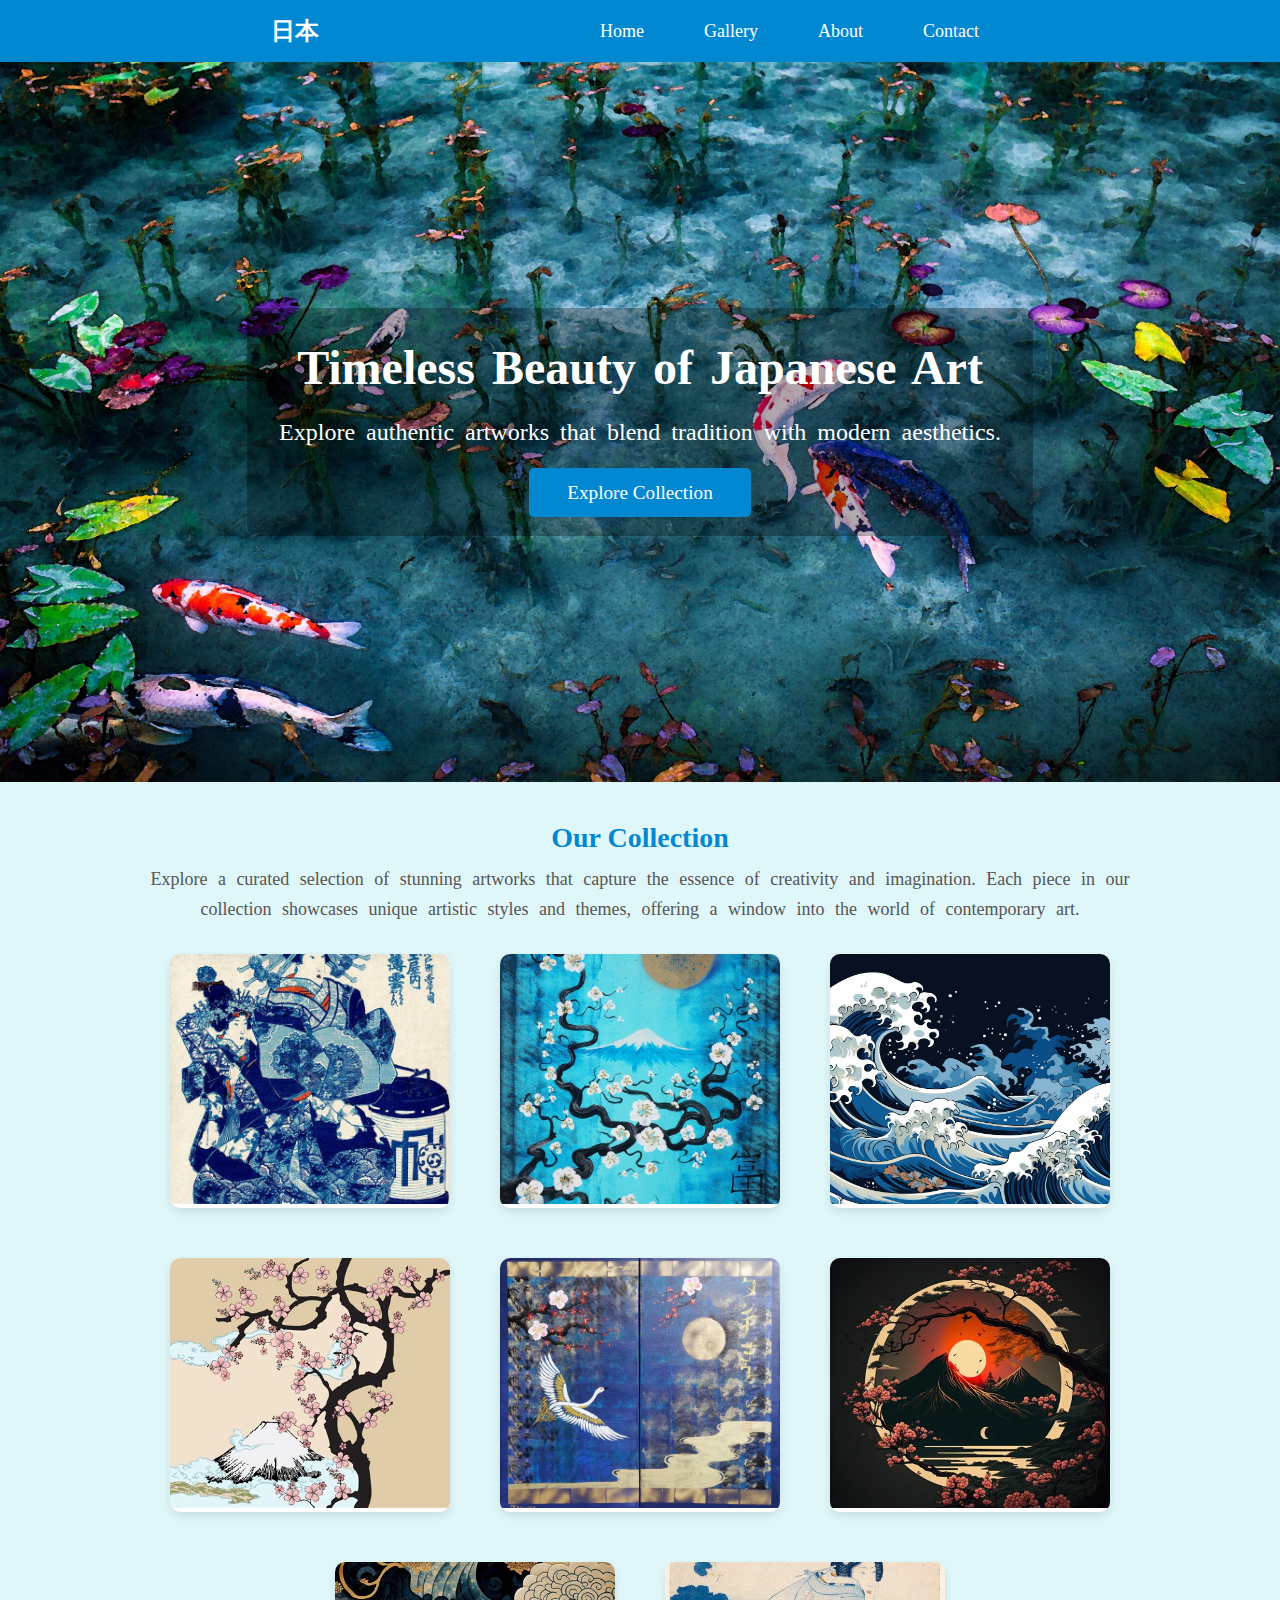
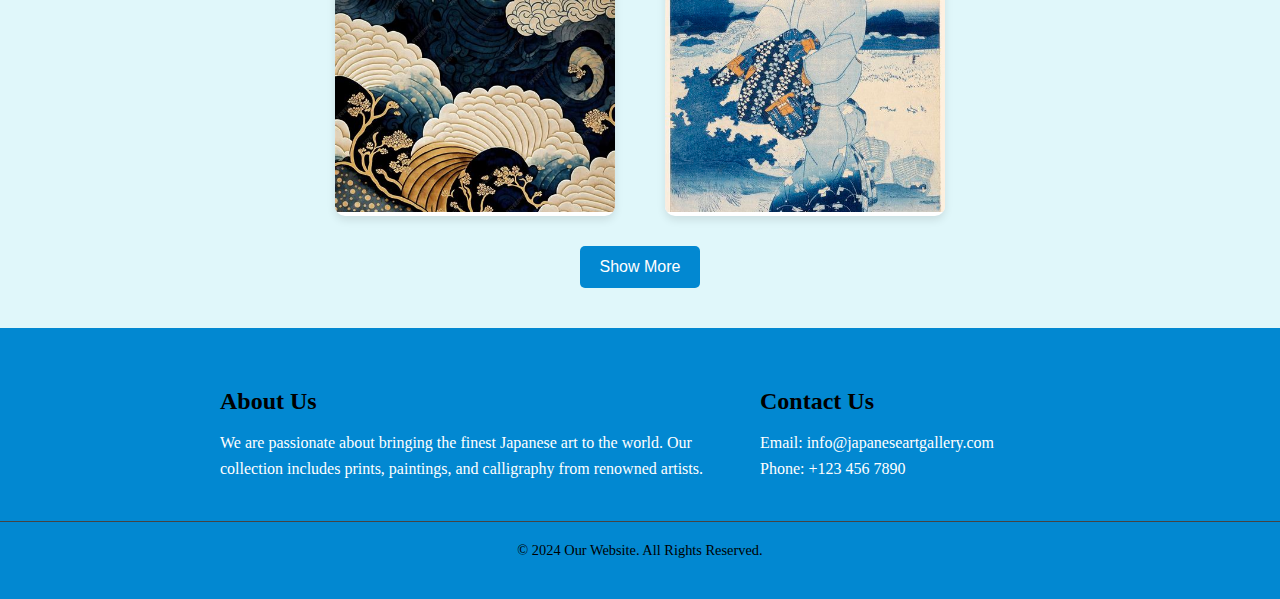
==== index.html @ ab9f95ca "added about and renamed images" ====
<!DOCTYPE html>
<html lang="en">
  <head>
    <meta charset="UTF-8" />
    <meta name="viewport" content="width=device-width, initial-scale=1.0" />
    <meta
      name="description"
      content="Discover the beauty of traditional Japanese art. Explore our collection of paintings, prints, and calligraphy."
    />
    <title>Japanese Art Collection</title>
    <link rel="stylesheet" href="styles.css" />
  </head>
  <body>
    <nav>
      <div class="navbar">
        <div class="brand">日本</div>
        <ul>
          <li><a href="#">Home</a></li>
          <li><a href="Gallery.html">Gallery</a></li>
          <li><a href="about.html">About</a></li>
          <li><a href="Contact.html">Contact</a></li>
        </ul>
      </div>
    </nav>

    <section id="home" class="hero">
      <div class="hero-content">
        <h2>Timeless Beauty of Japanese Art</h2>
        <p>
          Explore authentic artworks that blend tradition with modern
          aesthetics.
        </p>
        <a href="#collection" class="btn">Explore Collection</a>
      </div>
    </section>

    <section id="collection" class="gallery">
      <h2>Our Collection</h2>
      <p>
        Explore a curated selection of stunning artworks that capture the
        essence of creativity and imagination. Each piece in our collection
        showcases unique artistic styles and themes, offering a window into the
        world of contemporary art.
      </p>

      <div class="art-grid">
        <div class="art-item">
          <img src="images/blue-art1.jpg" alt="Art 1" />
        </div>
        <div class="art-item">
          <img src="images/blue-art2.jpg" alt="Art 2" />
        </div>
        <div class="art-item">
          <img src="images/blue-art3.jpg" alt="Art 3" />
        </div>
        <div class="art-item">
          <img src="images/art4.jpeg" alt="Art 4" />
        </div>

        <div class="art-item">
          <img src="images/blue-art4.jpg" alt="Art 1" />
        </div>
        <div class="art-item">
          <img src="images/art2.jpeg" alt="Art 2" />
        </div>
        <div class="art-item">
          <img src="images/art3.jpeg" alt="Art 3" />
        </div>
        <div class="art-item">
          <img src="images/blue-art6.jpg" alt="Art 4" />
        </div>
      </div>

      <div id="show-more">
        <button>Show More</button>
      </div>
    </section>

    <!-- Footer -->
    <footer>
      <div class="container">
        <div class="footer-content">
          <div class="footer-section about">
            <h3>About Us</h3>
            <p>
              We are passionate about bringing the finest Japanese art to the
              world. Our collection includes prints, paintings, and calligraphy
              from renowned artists.
            </p>
          </div>

          <div class="footer-section contact">
            <h3>Contact Us</h3>
            <p>Email: info@japaneseartgallery.com</p>
            <p>Phone: +123 456 7890</p>
          </div>
        </div>
        <div class="footer-bottom">
          <p>&copy; 2024 Our Website. All Rights Reserved.</p>
        </div>
      </div>
    </footer>
  </body>
</html>
---- styles.css ----
* {
    margin: 0;
    padding: 0;
    box-sizing: border-box;
}

body {
    font-family: cursive;
    color: #195362;
    background-color: #f4f4f4;
}

nav {
    background-color: #0288D1; /* sea blue */
    padding: 15px 20px;
}

.navbar {
    display: flex;
    justify-content: space-evenly;
    align-items: center;
}

.navbar ul {
    list-style: none;
    margin: 0;
    padding: 0;
    display: flex;
}

.navbar ul li {
    margin: 0 15px;
    position: relative;
}

.navbar ul li a {
    text-decoration: none;
    color: white;
    font-size: 18px;
    padding: 10px 15px;
    transition: color 0.3s ease, background-color 0.3s ease;
}

.navbar ul li a:hover {
    color: #0288D1; /* sea blue */
    background-color: #81D4FA; /* lighter sea blue */
    border-radius: 5px;
}

.navbar ul li::after {
    content: '';
    position: absolute;
    left: 0;
    bottom: -3px;
    width: 100%;
    height: 3px;
    background-color: #81D4FA; /* lighter sea blue */
    transform: scaleX(0);
    transition: transform 0.3s ease;
}

.navbar ul li:hover::after {
    transform: scaleX(1);
}

.brand {
    color: white;
    font-size: 24px;
    font-weight: bold;
}




/* Hero section*/
.hero {
    background-image: url('images/landing1.jpg');
    background-size: cover;
    background-position: center;
    height: 80vh;
    display: flex;
    justify-content: center;
    align-items: center;
    color: white;
    text-align: center;
}

.hero-content {
    background-color: rgba(0, 0, 0, 0.3);
    padding: 2em;
    border-radius: 10px;
}

.hero h2 {
    font-size: 3em;
    margin-bottom: 0.5em;
    word-spacing: 5px;
}

.hero p {
    font-size: 1.5em;
    margin-bottom: 1.5em;
    word-spacing: 5px;
}

.btn {
    background-color: #0288D1;
    color: white;
    padding: 0.75em 2em;
    border-radius: 5px;
    text-decoration: none;
    font-size: 1.2em;
}

.btn:hover {
    background-color: #6e99f5;
}



/* Start Gallery */

section#collection {
    padding: 40px;
    text-align: center;
    background-color: #E0F7FA; /* light sea color */
}

#collection h2 {
    color: #0288D1;
    font-size: 28px;
    margin-bottom: 10px;
}

#collection p {
    font-size: 18px;
    color: #555;
    margin-bottom: 30px;
    max-width: 1000px;
    margin-left: auto;
    margin-right: auto;
    word-spacing: 6px; /* Adjust this value as needed */

    line-height: 30px;

}

.art-grid {
    display: flex;
    flex-wrap: wrap;
    justify-content: center;
    gap: 50px;
}

.art-item {
    width: 280px;
    background-color: white;
    border-radius: 10px;
    box-shadow: 0 4px 8px rgba(0, 0, 0, 0.1);
    overflow: hidden;
    transition: transform 0.3s ease, box-shadow 0.3s ease;
}

.art-item img {
    width: 100%;
    height: 250px;
    object-fit: cover;
}

.art-item:hover {
    transform: translateY(-10px);
    box-shadow: 0 8px 16px rgba(0, 0, 0, 0.2);
}

#show-more {
    margin-top: 30px;
}

#show-more button {
    background-color: #0288D1;
    color: white;
    border: none;
    padding: 12px 20px;
    border-radius: 5px;
    font-size: 16px;
    cursor: pointer;
    transition: background-color 0.3s ease;
}

#show-more button:hover {
    background-color: #81D4FA;
}



/* Footer */
footer {
    background-color:#0288D1 ;
    color: rgb(0, 0, 0);
    padding: 40px 0;
}

.footer-content {
    display: flex;
    justify-content: space-between;
    flex-wrap: wrap;
    margin-bottom: 20px;
    padding-left: 200px;

}

.footer-section {
    flex: 1;
    padding: 20px;
    position: relative;
    bottom: 0px;
}

.footer-section h3 {
    margin-bottom: 15px;
    font-size: 1.5em;
}

.footer-section p {
    color: #ffffff;
    font-size: 1em;
    line-height: 1.6;
}

.footer-bottom {
    text-align: center;
    padding-top: 20px;
    border-top: 1px solid #444;
}

footer p {
    margin: 0;
    font-size: 0.9em;
}
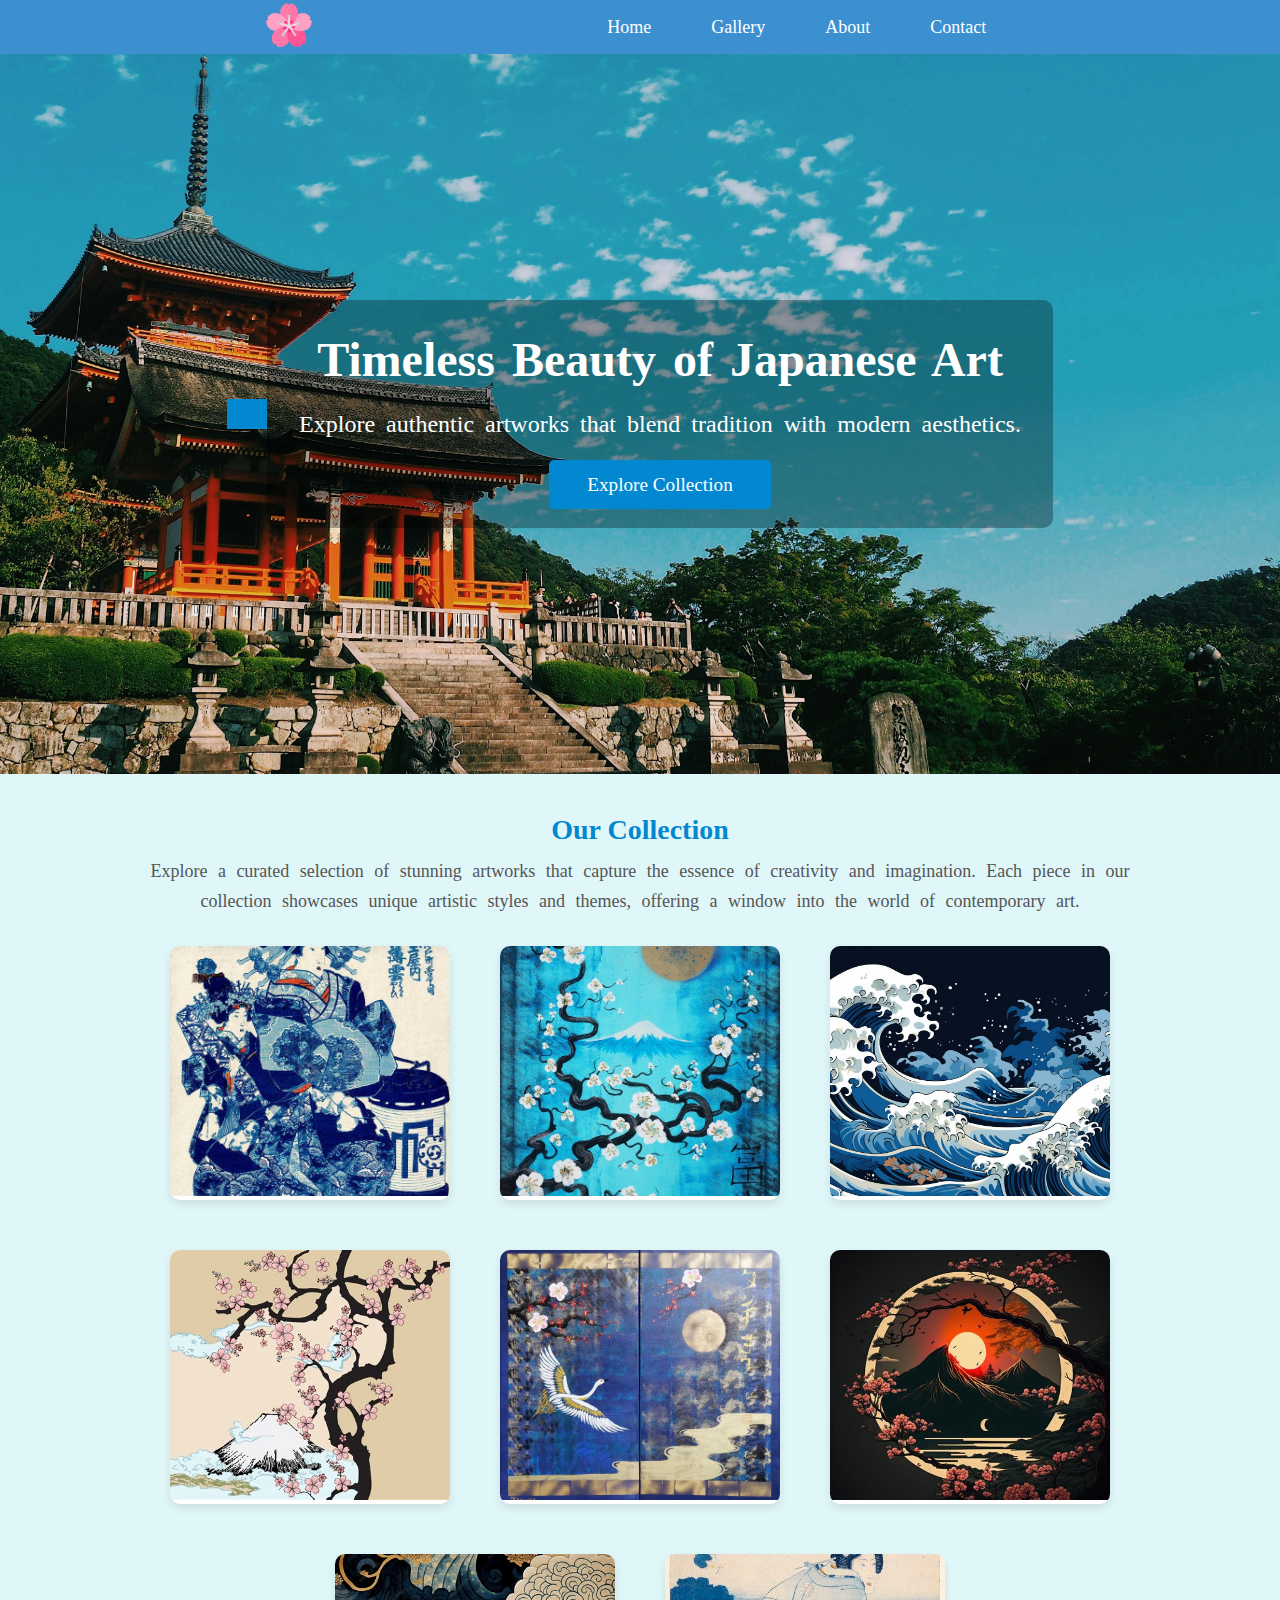
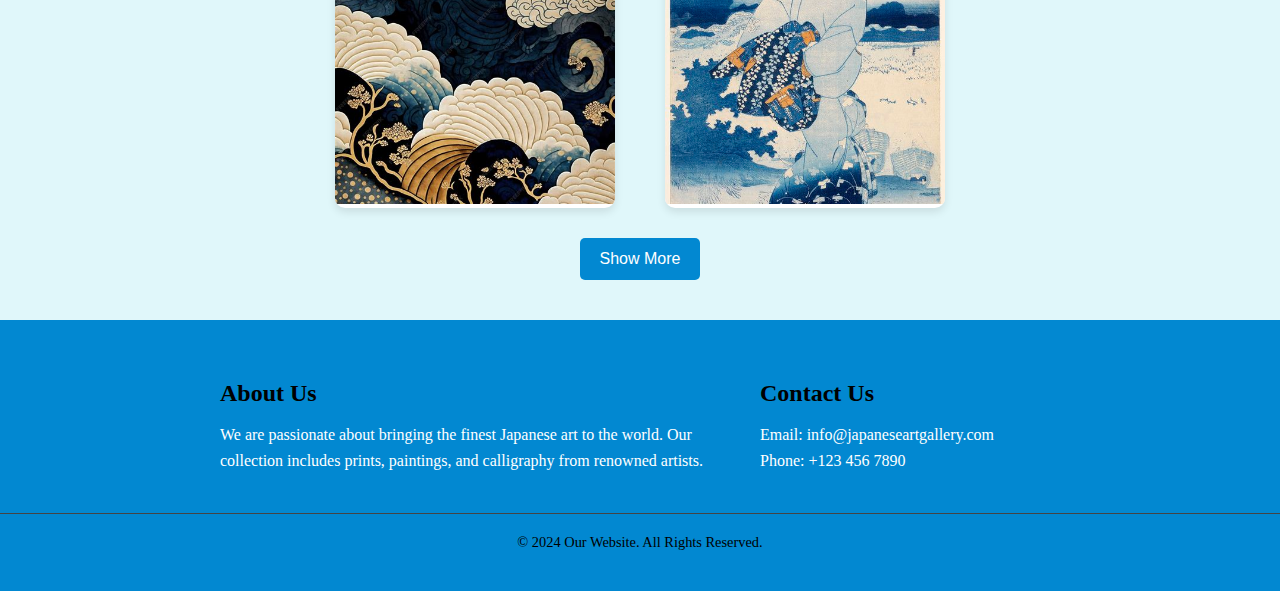
==== commit 78a42d4f: "v3 add contact and fintion home" ====
--- a/index.html
+++ b/index.html
@@ -11,19 +11,20 @@
     <link rel="stylesheet" href="styles.css" />
   </head>
   <body>
-    <nav>
-      <div class="navbar">
-        <div class="brand">日本</div>
-        <ul>
-          <li><a href="#">Home</a></li>
-          <li><a href="Gallery.html">Gallery</a></li>
-          <li><a href="about.html">About</a></li>
-          <li><a href="Contact.html">Contact</a></li>
-        </ul>
-      </div>
-    </nav>
+    <div class="navbar">
+      <div class="brand"> <img src="images/sakura (1).png" alt=""></div>
+      <ul>
+        <li><a href="#">Home</a></li>
+        <li><a href="Gallery.html">Gallery</a></li>
+        <li><a href="about.html">About</a></li>
+        <li><a href="Contact.html">Contact</a></li>
+      </ul>
+    </div>
 
     <section id="home" class="hero">
+      <nav>
+       
+      </nav>
       <div class="hero-content">
         <h2>Timeless Beauty of Japanese Art</h2>
         <p>
--- a/styles.css
+++ b/styles.css
@@ -7,7 +7,7 @@
 body {
     font-family: cursive;
     color: #195362;
-    background-color: #f4f4f4;
+    background-color: #3c90d0;
 }
 
 nav {
@@ -63,18 +63,17 @@
     transform: scaleX(1);
 }
 
-.brand {
-    color: white;
-    font-size: 24px;
-    font-weight: bold;
-}
+.brand img{
+    width: 50PX;
+    height: 50px;
+  }
 
 
 
 
 /* Hero section*/
 .hero {
-    background-image: url('images/landing1.jpg');
+    background-image: url('images/imge-8\ \(2\).png');
     background-size: cover;
     background-position: center;
     height: 80vh;
